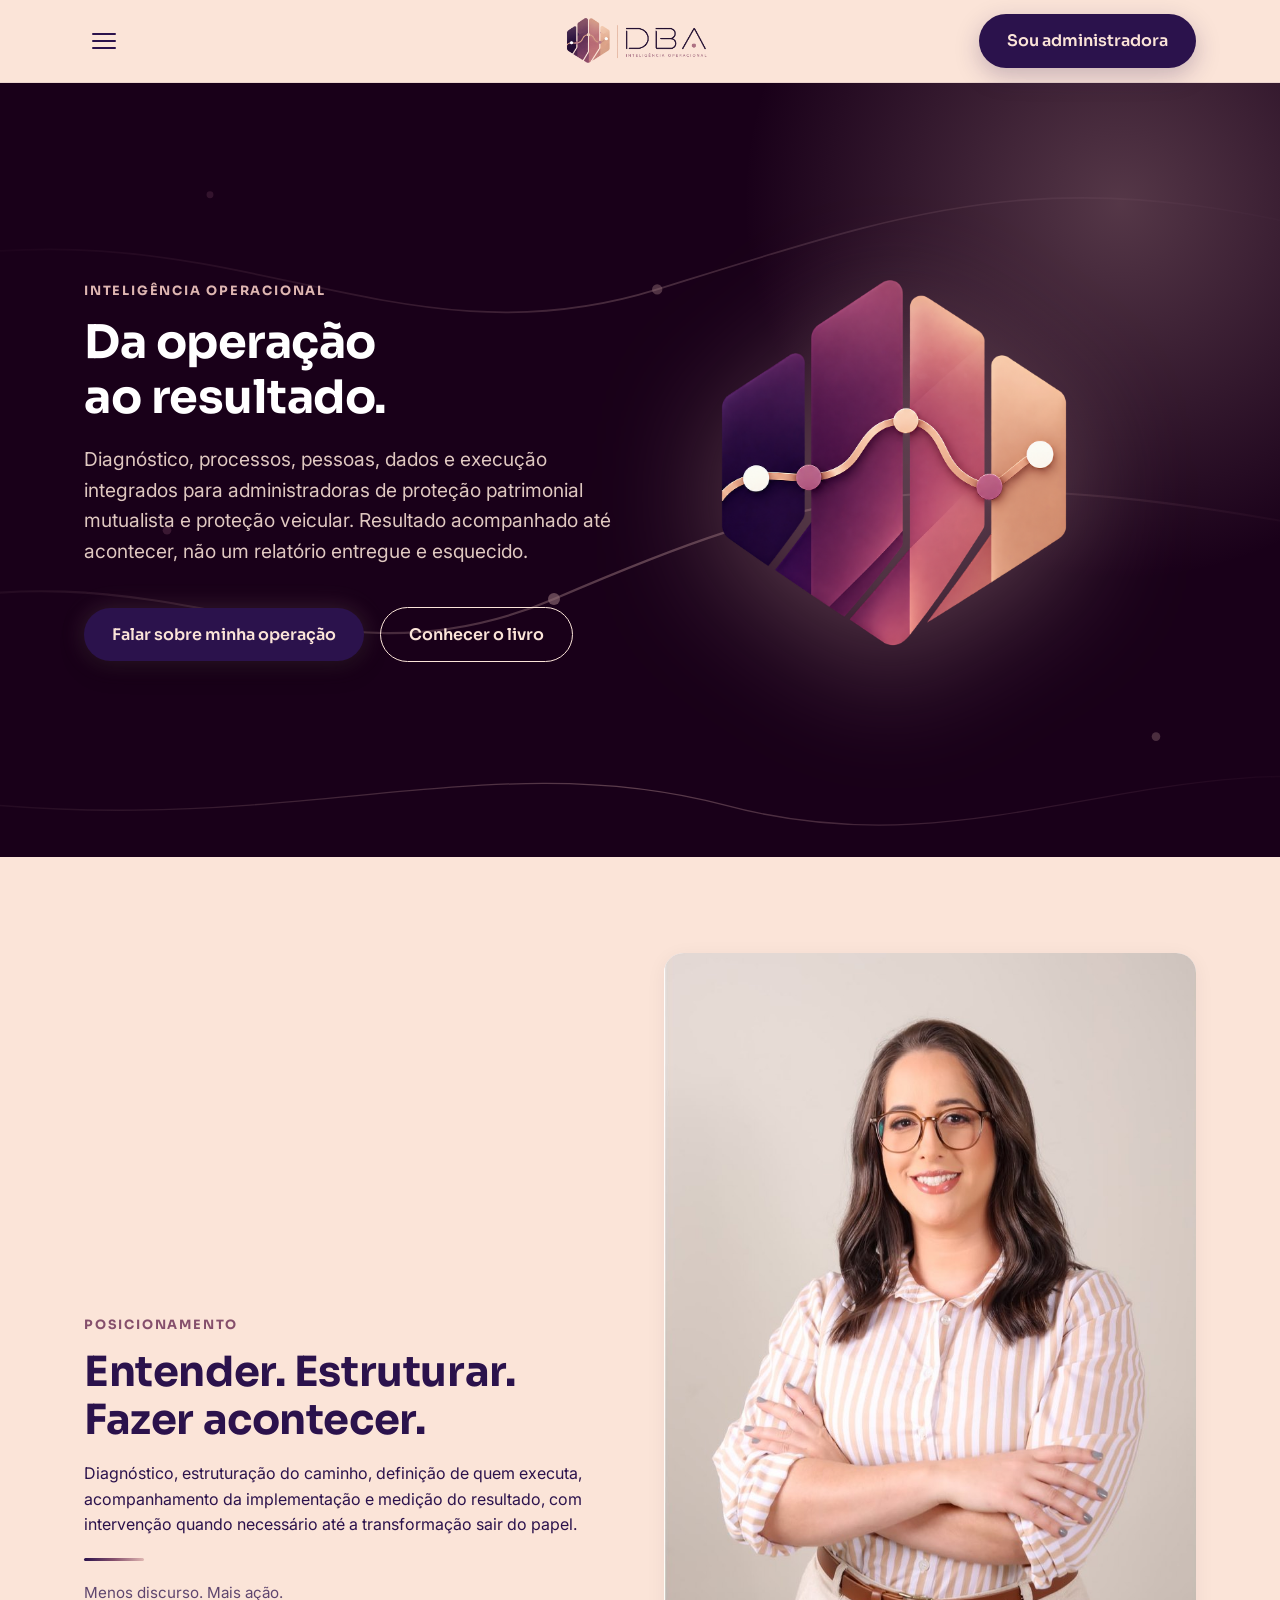
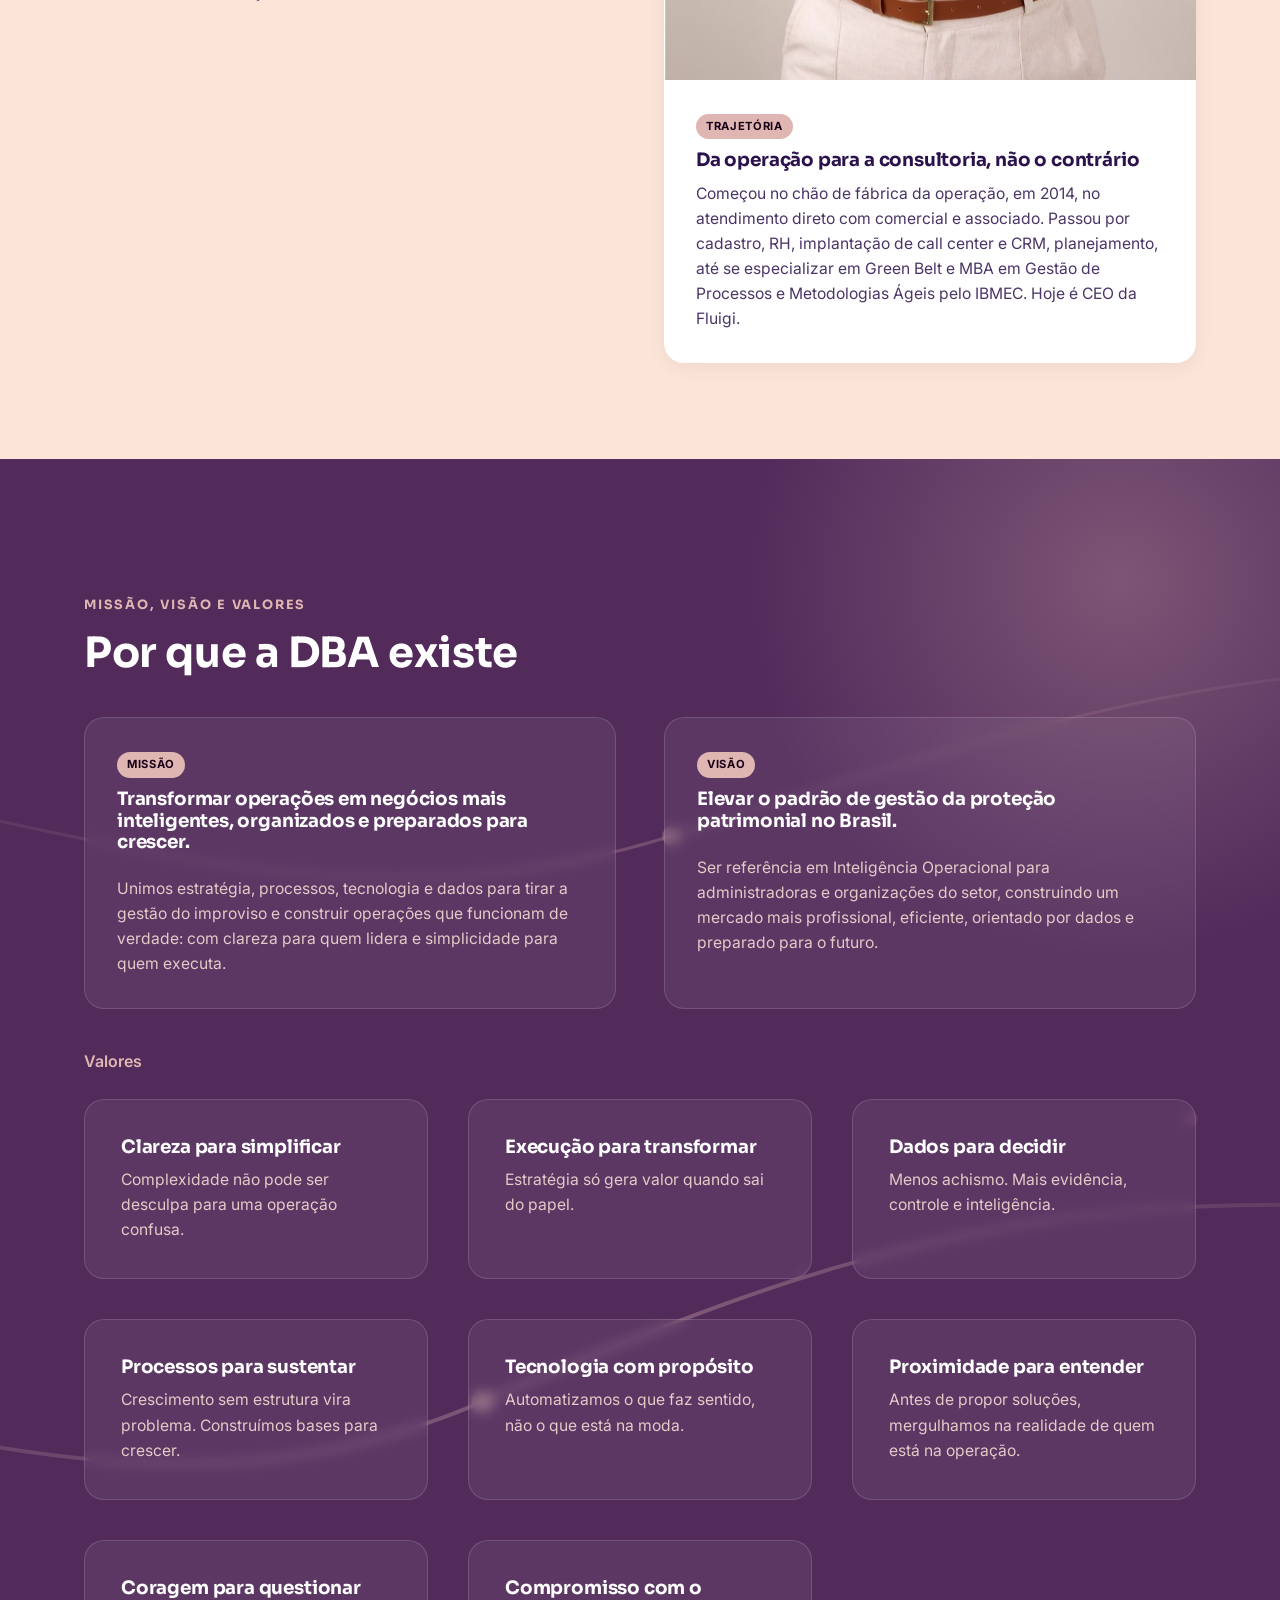
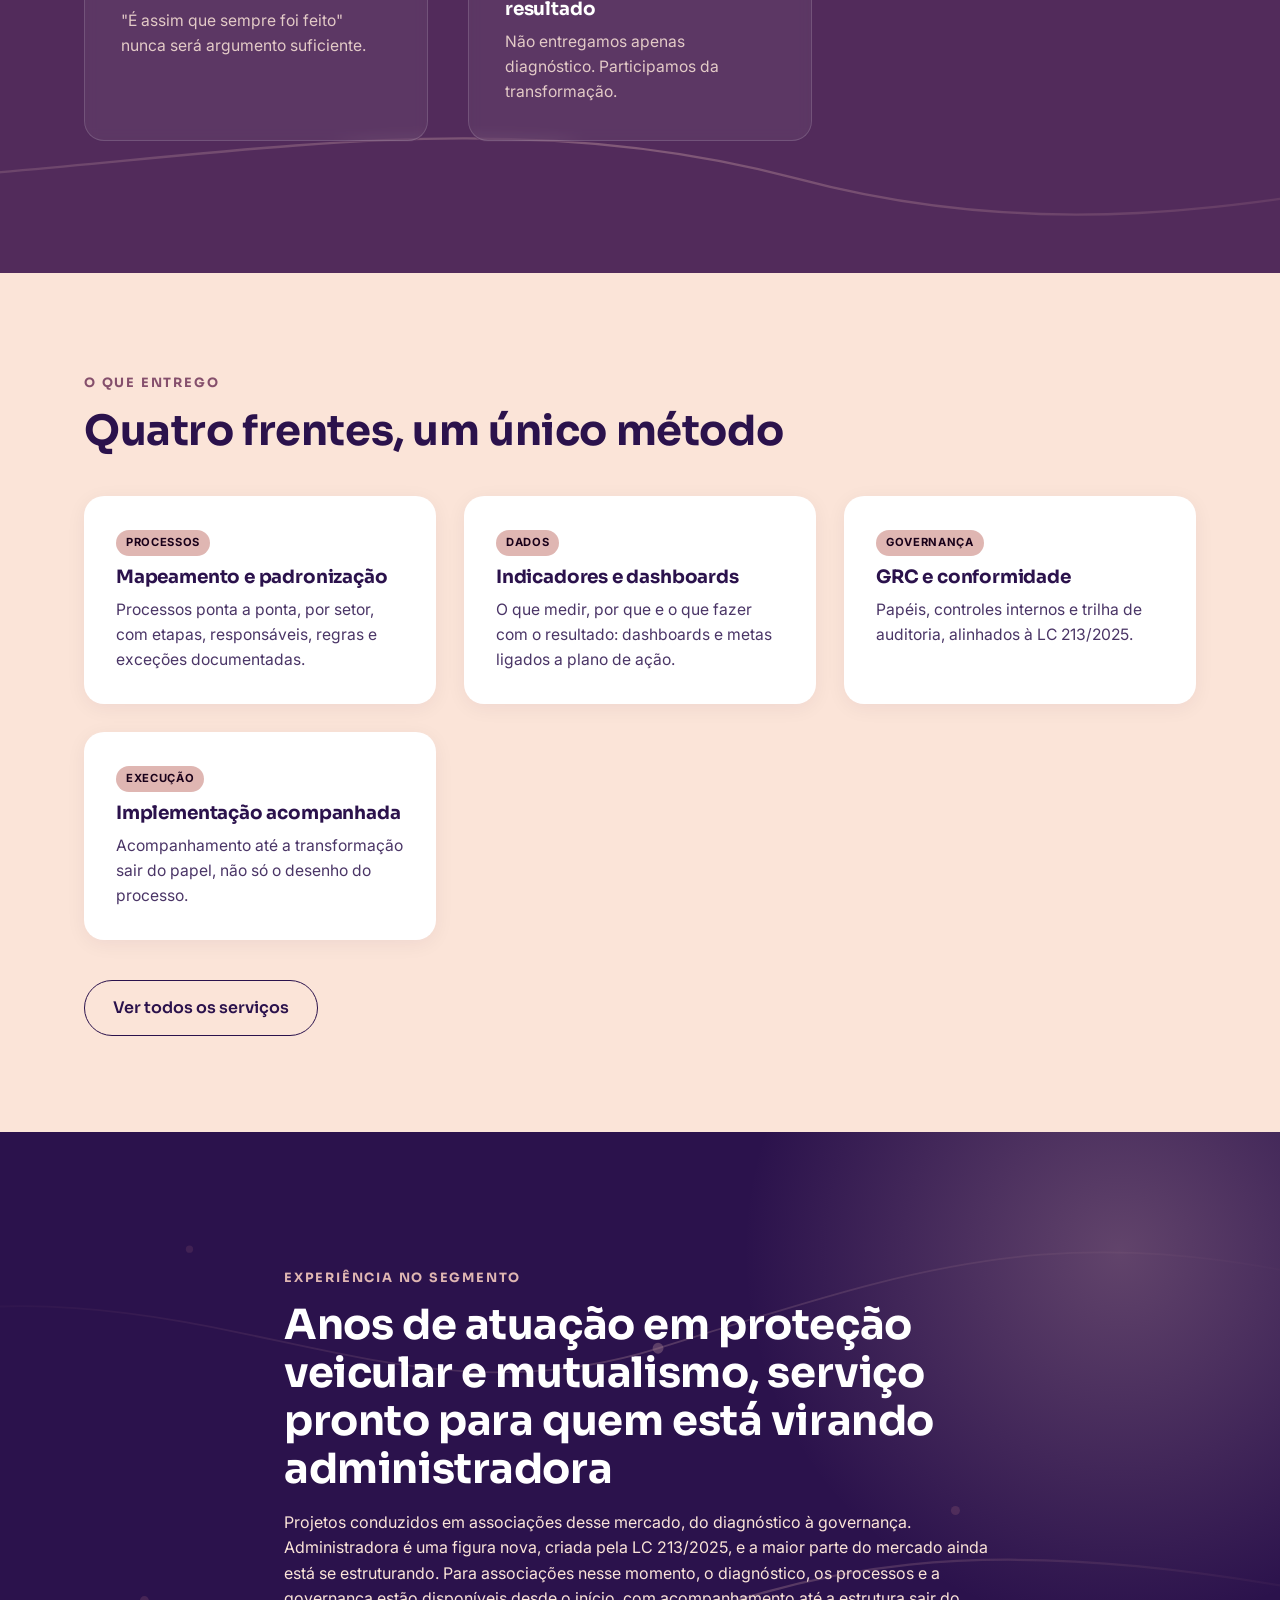
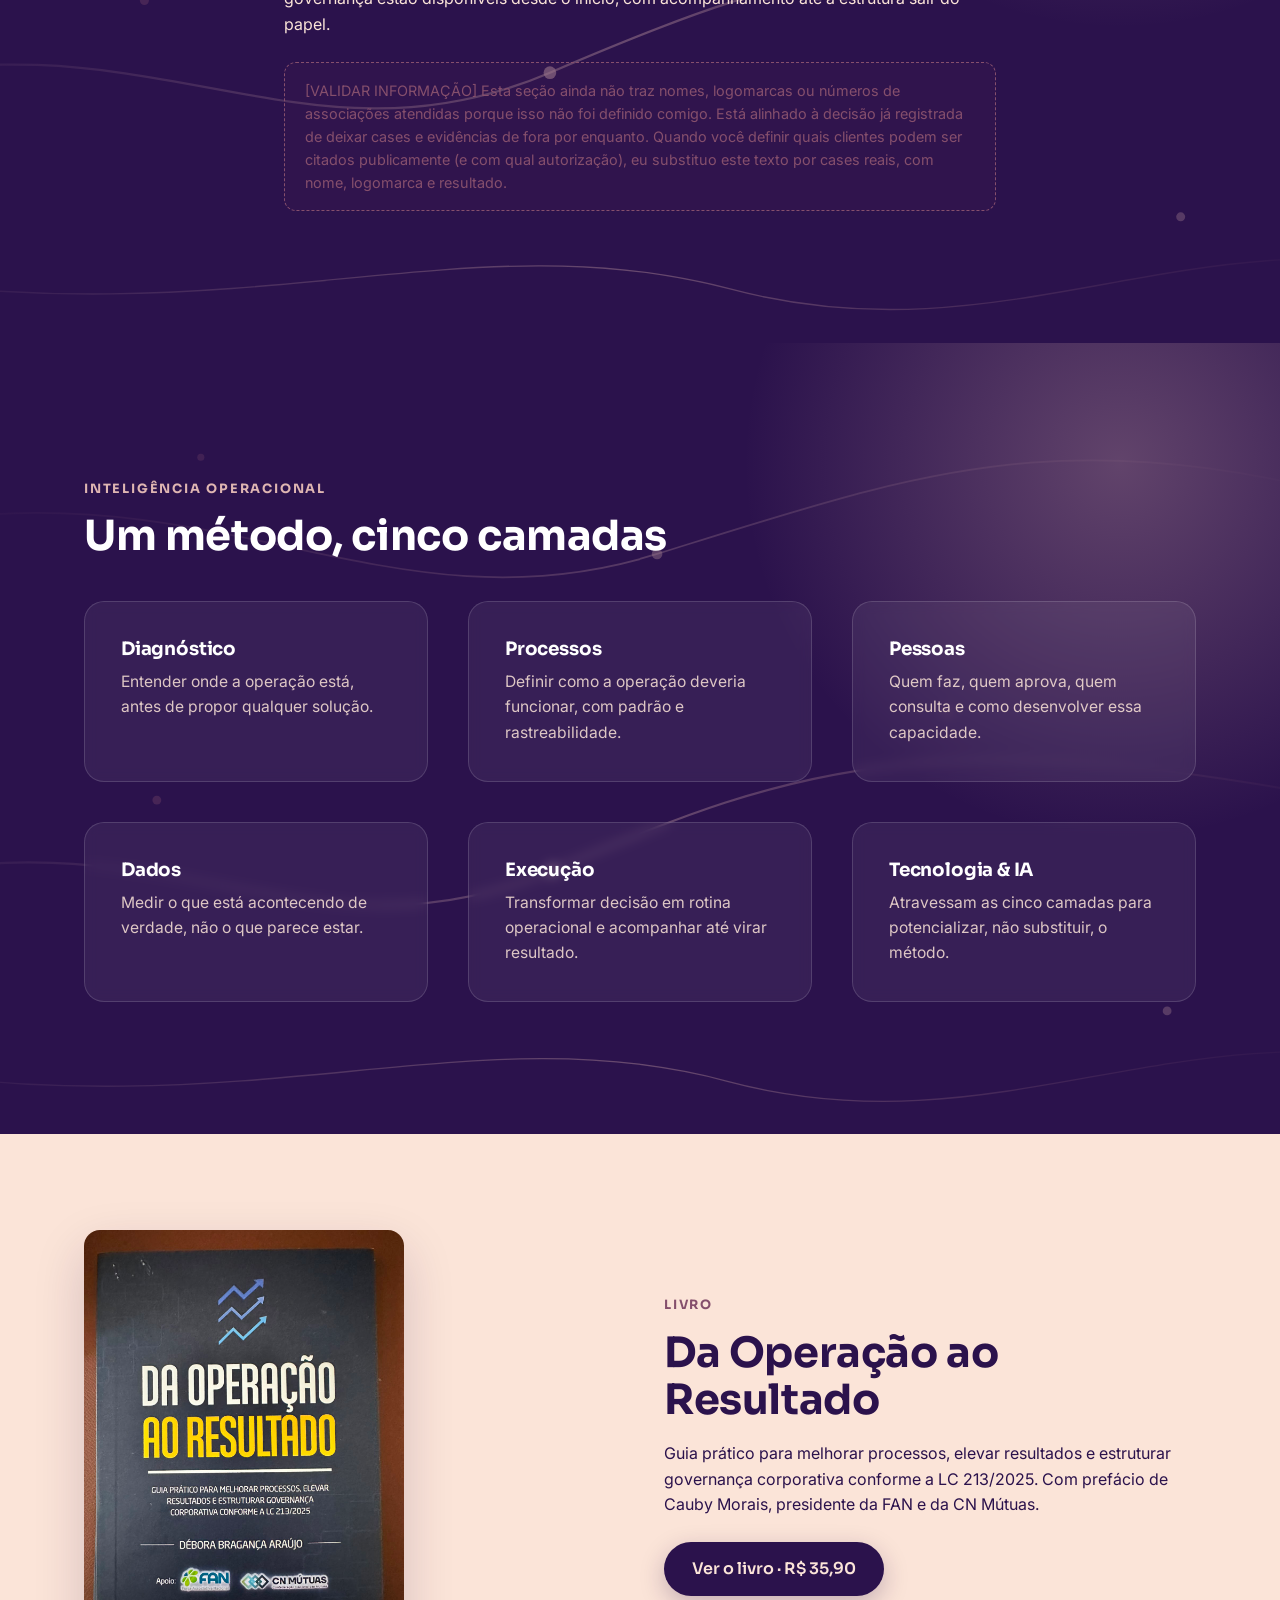
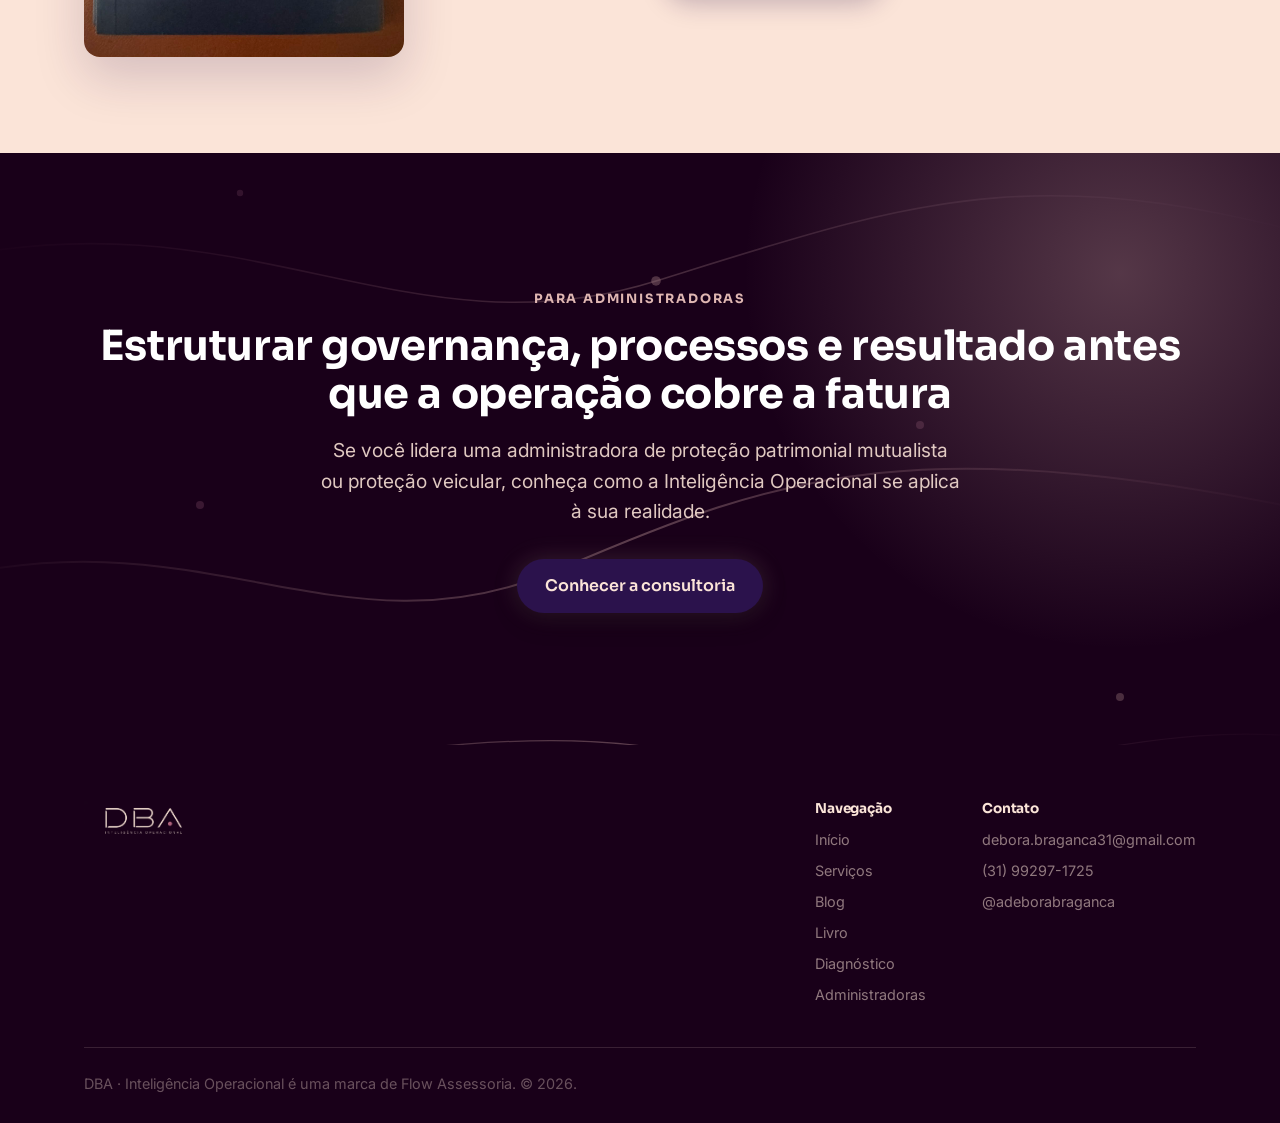
==== index.html @ e3c11626 "primeira versão do site" ====
<!DOCTYPE html>
<html lang="pt-BR">
<head>
<meta charset="UTF-8">
<meta name="viewport" content="width=device-width, initial-scale=1.0">
<title>DBA · Inteligência Operacional | Débora Bragança</title>
<meta name="description" content="Diagnóstico, processos, pessoas, dados e execução para administradoras de proteção patrimonial mutualista e proteção veicular.">
<link rel="canonical" href="https://www.dbainteligenciaoperacional.com.br/">
<link rel="icon" href="assets/img/icone.png">
<link rel="preconnect" href="https://fonts.googleapis.com">
<link href="https://fonts.googleapis.com/css2?family=Sora:wght@600;700;800&family=Inter:wght@400;500;600&display=swap" rel="stylesheet">
<link rel="stylesheet" href="assets/css/style.css">
</head>
<body>

<header class="site-header">
  <div class="container">
    <button class="nav-toggle" aria-label="Abrir menu"><span></span><span></span><span></span></button>
    <a href="index.html" class="logo"><img src="assets/img/logo-dark.png" alt="DBA Inteligência Operacional"></a>
    <a href="administradoras.html" class="btn btn-primary header-cta">Sou administradora</a>
  </div>
  <nav class="site-nav">
    <button class="nav-close" aria-label="Fechar menu">&times;</button>
    <a href="index.html">Início</a>
    <a href="servicos.html">Serviços</a>
    <a href="blog.html">Blog</a>
    <a href="livro.html">Livro</a>
    <a href="diagnostico.html">Diagnóstico</a>
    <a href="administradoras.html">Administradoras</a>
    <div class="nav-contact">
      <a href="https://wa.me/5531992971725" target="_blank" rel="noopener">WhatsApp (31) 99297-1725</a>
      <a href="mailto:debora.braganca31@gmail.com">debora.braganca31@gmail.com</a>
      <a href="https://instagram.com/adeborabraganca" target="_blank" rel="noopener">@adeborabraganca</a>
    </div>
  </nav>
</header>

<!-- HERO -->
<section class="section-dark section-hero">
  <div class="container grid-2">
    <div>
      <span class="eyebrow">Inteligência Operacional</span>
      <h1 class="hero-title">Da operação<br>ao resultado.</h1>
      <p class="lead">Diagnóstico, processos, pessoas, dados e execução integrados para administradoras de proteção patrimonial mutualista e proteção veicular. Resultado acompanhado até acontecer, não um relatório entregue e esquecido.</p>
      <div class="mt-40 badge-row">
        <a href="administradoras.html" class="btn btn-primary">Falar sobre minha operação</a>
        <a href="livro.html" class="btn btn-outline">Conhecer o livro</a>
      </div>
    </div>
    <div>
      <img class="hero-icon" src="assets/img/icone.png" alt="Ícone DBA: hexágono em gradiente com linha de tendência">
    </div>
  </div>
</section>

<!-- POSICIONAMENTO -->
<section class="section-light" id="sobre">
  <div class="container grid-2">
    <div>
      <span class="eyebrow">Posicionamento</span>
      <h2 class="section-title">Entender. Estruturar. Fazer acontecer.</h2>
      <p>Diagnóstico, estruturação do caminho, definição de quem executa, acompanhamento da implementação e medição do resultado, com intervenção quando necessário até a transformação sair do papel.</p>
      <div class="trend-divider"></div>
      <p style="opacity:0.75; font-size:0.95rem;">Menos discurso. Mais ação.</p>
    </div>
    <div class="card" style="padding:0; overflow:hidden;">
      <img src="assets/img/debora-retrato.jpg" alt="Débora Bragança, fundadora da DBA Inteligência Operacional" style="width:100%; display:block;">
      <div style="padding:32px;">
        <span class="tag-flag">Trajetória</span>
        <h3>Da operação para a consultoria, não o contrário</h3>
        <p>Começou no chão de fábrica da operação, em 2014, no atendimento direto com comercial e associado. Passou por cadastro, RH, implantação de call center e CRM, planejamento, até se especializar em Green Belt e MBA em Gestão de Processos e Metodologias Ágeis pelo IBMEC. Hoje é CEO da Fluigi.</p>
      </div>
    </div>
  </div>
</section>

<!-- MISSÃO / VISÃO / VALORES -->
<section class="section-dark">
  <div class="container">
    <span class="eyebrow">Missão, visão e valores</span>
    <h2 class="section-title">Por que a DBA existe</h2>
    <div class="grid-2 mt-40" style="align-items:stretch;">
      <div class="card">
        <span class="tag-flag">Missão</span>
        <h3>Transformar operações em negócios mais inteligentes, organizados e preparados para crescer.</h3>
        <p class="mt-24">Unimos estratégia, processos, tecnologia e dados para tirar a gestão do improviso e construir operações que funcionam de verdade: com clareza para quem lidera e simplicidade para quem executa.</p>
      </div>
      <div class="card">
        <span class="tag-flag">Visão</span>
        <h3>Elevar o padrão de gestão da proteção patrimonial no Brasil.</h3>
        <p class="mt-24">Ser referência em Inteligência Operacional para administradoras e organizações do setor, construindo um mercado mais profissional, eficiente, orientado por dados e preparado para o futuro.</p>
      </div>
    </div>

    <p class="hero-kicker mt-40" style="margin-bottom:0;">Valores</p>
    <div class="grid-3 mt-24">
      <div class="card">
        <h3>Clareza para simplificar</h3>
        <p>Complexidade não pode ser desculpa para uma operação confusa.</p>
      </div>
      <div class="card">
        <h3>Execução para transformar</h3>
        <p>Estratégia só gera valor quando sai do papel.</p>
      </div>
      <div class="card">
        <h3>Dados para decidir</h3>
        <p>Menos achismo. Mais evidência, controle e inteligência.</p>
      </div>
      <div class="card">
        <h3>Processos para sustentar</h3>
        <p>Crescimento sem estrutura vira problema. Construímos bases para crescer.</p>
      </div>
      <div class="card">
        <h3>Tecnologia com propósito</h3>
        <p>Automatizamos o que faz sentido, não o que está na moda.</p>
      </div>
      <div class="card">
        <h3>Proximidade para entender</h3>
        <p>Antes de propor soluções, mergulhamos na realidade de quem está na operação.</p>
      </div>
      <div class="card">
        <h3>Coragem para questionar</h3>
        <p>"É assim que sempre foi feito" nunca será argumento suficiente.</p>
      </div>
      <div class="card">
        <h3>Compromisso com o resultado</h3>
        <p>Não entregamos apenas diagnóstico. Participamos da transformação.</p>
      </div>
    </div>
  </div>
</section>

<!-- O QUE ENTREGO -->
<section class="section-light">
  <div class="container">
    <span class="eyebrow">O que entrego</span>
    <h2 class="section-title">Quatro frentes, um único método</h2>
    <div class="grid-3 mt-40">
      <div class="card">
        <span class="tag-flag">Processos</span>
        <h3>Mapeamento e padronização</h3>
        <p>Processos ponta a ponta, por setor, com etapas, responsáveis, regras e exceções documentadas.</p>
      </div>
      <div class="card">
        <span class="tag-flag">Dados</span>
        <h3>Indicadores e dashboards</h3>
        <p>O que medir, por que e o que fazer com o resultado: dashboards e metas ligados a plano de ação.</p>
      </div>
      <div class="card">
        <span class="tag-flag">Governança</span>
        <h3>GRC e conformidade</h3>
        <p>Papéis, controles internos e trilha de auditoria, alinhados à LC 213/2025.</p>
      </div>
      <div class="card">
        <span class="tag-flag">Execução</span>
        <h3>Implementação acompanhada</h3>
        <p>Acompanhamento até a transformação sair do papel, não só o desenho do processo.</p>
      </div>
    </div>
    <div class="mt-40">
      <a href="servicos.html" class="btn btn-outline">Ver todos os serviços</a>
    </div>
  </div>
</section>

<!-- CLIENTES JÁ ATENDIDOS -->
<section class="section-purple">
  <div class="container" style="max-width:760px;">
    <span class="eyebrow">Experiência no segmento</span>
    <h2 class="section-title">Anos de atuação em proteção veicular e mutualismo, serviço pronto para quem está virando administradora</h2>
    <p>Projetos conduzidos em associações desse mercado, do diagnóstico à governança. Administradora é uma figura nova, criada pela LC 213/2025, e a maior parte do mercado ainda está se estruturando. Para associações nesse momento, o diagnóstico, os processos e a governança estão disponíveis desde o início, com acompanhamento até a estrutura sair do papel.</p>
    <div class="validar mt-24">[VALIDAR INFORMAÇÃO] Esta seção ainda não traz nomes, logomarcas ou números de associações atendidas porque isso não foi definido comigo. Está alinhado à decisão já registrada de deixar cases e evidências de fora por enquanto. Quando você definir quais clientes podem ser citados publicamente (e com qual autorização), eu substituo este texto por cases reais, com nome, logomarca e resultado.</div>
  </div>
</section>

<!-- PILARES -->
<section class="section-purple">
  <div class="container">
    <span class="eyebrow">Inteligência Operacional</span>
    <h2 class="section-title">Um método, cinco camadas</h2>
    <div class="grid-3 mt-40">
      <div class="card"><h3>Diagnóstico</h3><p>Entender onde a operação está, antes de propor qualquer solução.</p></div>
      <div class="card"><h3>Processos</h3><p>Definir como a operação deveria funcionar, com padrão e rastreabilidade.</p></div>
      <div class="card"><h3>Pessoas</h3><p>Quem faz, quem aprova, quem consulta e como desenvolver essa capacidade.</p></div>
      <div class="card"><h3>Dados</h3><p>Medir o que está acontecendo de verdade, não o que parece estar.</p></div>
      <div class="card"><h3>Execução</h3><p>Transformar decisão em rotina operacional e acompanhar até virar resultado.</p></div>
      <div class="card"><h3>Tecnologia &amp; IA</h3><p>Atravessam as cinco camadas para potencializar, não substituir, o método.</p></div>
    </div>
  </div>
</section>

<!-- LIVRO TEASER -->
<section class="section-light">
  <div class="container grid-2">
    <div>
      <img src="assets/img/capa-livro.jpg" alt="Capa do livro Da Operação ao Resultado" style="border-radius:16px; box-shadow:0 20px 50px rgba(43,18,76,0.18); max-width:320px;">
    </div>
    <div>
      <span class="eyebrow">Livro</span>
      <h2 class="section-title">Da Operação ao Resultado</h2>
      <p>Guia prático para melhorar processos, elevar resultados e estruturar governança corporativa conforme a LC 213/2025. Com prefácio de Cauby Morais, presidente da FAN e da CN Mútuas.</p>
      <div class="mt-24">
        <a href="livro.html" class="btn btn-primary">Ver o livro · R$ 35,90</a>
      </div>
    </div>
  </div>
</section>

<!-- CTA ADMINISTRADORAS -->
<section class="section-dark section-impact">
  <div class="container text-center">
    <span class="eyebrow">Para administradoras</span>
    <h2 class="section-title">Estruturar governança, processos e resultado antes que a operação cobre a fatura</h2>
    <p class="lead" style="margin:0 auto 32px;">Se você lidera uma administradora de proteção patrimonial mutualista ou proteção veicular, conheça como a Inteligência Operacional se aplica à sua realidade.</p>
    <a href="administradoras.html" class="btn btn-primary">Conhecer a consultoria</a>
  </div>
</section>

<footer class="site-footer">
  <div class="container">
    <div class="footer-top">
      <div class="logo"><img src="assets/img/logo-light.png" alt="DBA Inteligência Operacional"></div>
      <div class="footer-cols">
        <div class="footer-col">
          <h4>Navegação</h4>
          <a href="index.html">Início</a>
          <a href="servicos.html">Serviços</a>
          <a href="blog.html">Blog</a>
          <a href="livro.html">Livro</a>
          <a href="diagnostico.html">Diagnóstico</a>
          <a href="administradoras.html">Administradoras</a>
        </div>
        <div class="footer-col">
          <h4>Contato</h4>
          <a href="mailto:debora.braganca31@gmail.com">debora.braganca31@gmail.com</a>
          <a href="https://wa.me/5531992971725" target="_blank" rel="noopener">(31) 99297-1725</a>
          <a href="https://instagram.com/adeborabraganca" target="_blank" rel="noopener">@adeborabraganca</a>
        </div>
      </div>
    </div>
    <p style="opacity:0.5;">DBA · Inteligência Operacional é uma marca de Flow Assessoria. © 2026.</p>
  </div>
</footer>

<script src="assets/js/nav.js"></script>
</body>
</html>
---- assets/css/style.css ----
/* ===== DBA — Inteligência Operacional ===== */
/* Paleta oficial: berinjela #190019, roxo profundo #2B124C, roxo intermediário #522B5B,
   malva #854F6C, rosé claro #DFB6B2, creme #FBE4D8 */

:root {
  --berinjela: #190019;
  --roxo-profundo: #2B124C;
  --roxo-intermediario: #522B5B;
  --malva: #854F6C;
  --rose: #DFB6B2;
  --creme: #FBE4D8;
  --branco: #FFFFFF;

  --font-display: 'Sora', sans-serif;
  --font-body: 'Inter', sans-serif;

  --max-width: 1160px;
}

* { box-sizing: border-box; margin: 0; padding: 0; }

html { scroll-behavior: smooth; }

body {
  font-family: var(--font-body);
  color: var(--roxo-profundo);
  background: var(--creme);
  line-height: 1.6;
  -webkit-font-smoothing: antialiased;
}

h1, h2, h3, h4 {
  font-family: var(--font-display);
  line-height: 1.15;
  font-weight: 700;
  letter-spacing: -0.01em;
}

a { color: inherit; text-decoration: none; }

img { max-width: 100%; display: block; }

.container {
  max-width: var(--max-width);
  margin: 0 auto;
  padding: 0 24px;
}

/* ===== Header ===== */
.site-header {
  position: sticky;
  top: 0;
  z-index: 100;
  background: rgba(251, 228, 216, 0.92);
  backdrop-filter: blur(8px);
  border-bottom: 1px solid rgba(43, 18, 76, 0.08);
}

.site-header .container {
  display: grid;
  grid-template-columns: 1fr auto 1fr;
  align-items: center;
  padding-top: 14px;
  padding-bottom: 14px;
}

.site-header .logo { justify-self: center; }
.site-header .logo img { height: 52px; width: auto; }

.header-cta { justify-self: end; padding: 12px 22px; font-size: 0.9rem; white-space: nowrap; }

/* ===== Menu lateral (drawer) ===== */
.nav-toggle {
  display: flex;
  justify-self: start;
  background: none;
  border: none;
  cursor: pointer;
  padding: 8px;
  flex-direction: column;
  gap: 5px;
  z-index: 260;
}

.nav-toggle span {
  display: block;
  width: 24px;
  height: 2px;
  background: var(--roxo-profundo);
  border-radius: 2px;
  transition: transform 0.2s ease, opacity 0.2s ease;
}

.nav-toggle.is-active span:nth-child(1) { transform: translateY(7px) rotate(45deg); }
.nav-toggle.is-active span:nth-child(2) { opacity: 0; }
.nav-toggle.is-active span:nth-child(3) { transform: translateY(-7px) rotate(-45deg); }

.site-drawer-overlay {
  position: fixed;
  inset: 0;
  background: rgba(25, 0, 25, 0.55);
  backdrop-filter: blur(2px);
  z-index: 250;
  opacity: 0;
  pointer-events: none;
  transition: opacity 0.3s ease;
}

.site-drawer-overlay.is-visible { opacity: 1; pointer-events: auto; }

.site-nav {
  position: fixed;
  top: 0;
  left: 0;
  height: 100vh;
  width: min(320px, 85vw);
  background: linear-gradient(180deg, var(--roxo-profundo), var(--berinjela));
  padding: 90px 32px 32px;
  display: flex;
  flex-direction: column;
  gap: 2px;
  transform: translateX(-100%);
  transition: transform 0.3s ease;
  z-index: 300;
  overflow-y: auto;
}

.site-nav.is-open { transform: translateX(0); }

.site-nav a {
  font-size: 1.05rem;
  font-weight: 600;
  color: var(--creme);
  opacity: 0.85;
  padding: 14px 2px;
  border-bottom: 1px solid rgba(255,255,255,0.08);
  transition: opacity 0.2s;
}

.site-nav a:hover { opacity: 1; }

.nav-close {
  position: absolute;
  top: 26px;
  right: 26px;
  background: none;
  border: none;
  color: var(--creme);
  font-size: 1.9rem;
  line-height: 1;
  cursor: pointer;
  opacity: 0.75;
}

.nav-close:hover { opacity: 1; }

.nav-contact {
  margin-top: 20px;
  display: flex;
  flex-direction: column;
  gap: 10px;
}

.nav-contact a {
  border-bottom: none;
  font-size: 0.88rem;
  font-weight: 500;
  opacity: 0.65;
  padding: 0;
}

/* ===== Buttons ===== */
.btn {
  display: inline-flex;
  align-items: center;
  gap: 8px;
  padding: 14px 28px;
  border-radius: 999px;
  font-family: var(--font-display);
  font-weight: 600;
  font-size: 1rem;
  border: none;
  cursor: pointer;
  transition: transform 0.15s ease, box-shadow 0.15s ease;
}

.btn:hover { transform: translateY(-2px); }

.btn-primary {
  background: var(--roxo-profundo);
  color: var(--creme);
  box-shadow: 0 8px 24px rgba(43, 18, 76, 0.25), 0 0 0 rgba(223, 182, 178, 0);
}

.btn-primary:hover {
  box-shadow: 0 12px 32px rgba(43, 18, 76, 0.35), 0 0 28px rgba(223, 182, 178, 0.35);
}

.section-dark .btn-primary, .section-purple .btn-primary {
  box-shadow: 0 8px 24px rgba(0, 0, 0, 0.3), 0 0 24px rgba(223, 182, 178, 0.18);
}

.btn-light {
  background: var(--creme);
  color: var(--roxo-profundo);
}

.btn-outline {
  background: transparent;
  border: 1.5px solid currentColor;
  color: inherit;
}

/* ===== Sections ===== */
section { padding: 96px 0; position: relative; }

/* Seções escuras/roxas ganham mais respiro que o padrão, pra dar leveza
   (feedback dela, 2026-08-16: "falta leveza" no escuro) */
.section-dark,
.section-purple { padding: 132px 0; }

.section-dark,
.section-purple {
  position: relative;
  overflow: hidden;
  /* Berinjela (quase preto) fica reservado pra hero e momentos de impacto
     (.section-impact), o resto do conteúdo escuro usa roxo intermediário,
     mais colorido e menos "pesado" visualmente. */
  background: var(--roxo-intermediario);
  color: var(--creme);
}

.section-dark.section-hero,
.section-dark.section-impact { background: var(--berinjela); }

.section-purple { background: var(--roxo-profundo); }

/* Linhas de fluxo + brilho de fundo — elemento gráfico recorrente da identidade DBA */
.section-dark::before,
.section-purple::before {
  content: "";
  position: absolute;
  inset: 0;
  background-image: url("../img/flow-lines.svg");
  background-size: cover;
  background-position: center;
  opacity: 0.62;
  pointer-events: none;
  z-index: 0;
}

.section-dark::after,
.section-purple::after {
  content: "";
  position: absolute;
  width: 760px;
  height: 760px;
  border-radius: 50%;
  top: -260px;
  right: -220px;
  background: radial-gradient(circle, rgba(223, 182, 178, 0.30) 0%, rgba(223, 182, 178, 0) 70%);
  pointer-events: none;
  z-index: 0;
}

.section-dark .grid-3,
.section-purple .grid-3 { gap: 40px; }

.section-dark .grid-3 .card,
.section-purple .grid-3 .card { padding: 36px; }

.section-dark > .container,
.section-purple > .container {
  position: relative;
  z-index: 1;
}

.section-dark h1, .section-dark h2, .section-dark h3 { color: var(--branco); }
.section-purple h1, .section-purple h2, .section-purple h3 { color: var(--branco); }

.section-light { background: var(--creme); }

.section-white { background: var(--branco); }

/* Hero de abertura — ocupa mais altura de tela, sensação "tela toda" */
.section-hero {
  min-height: 86vh;
  display: flex;
  align-items: center;
}

.eyebrow {
  font-family: var(--font-display);
  font-size: 0.8rem;
  font-weight: 700;
  letter-spacing: 0.14em;
  text-transform: uppercase;
  color: var(--malva);
  margin-bottom: 14px;
  display: inline-block;
}

.section-dark .eyebrow, .section-purple .eyebrow { color: var(--rose); }

/* Kicker: pra frase de audiência/contexto mais longa acima do H1, onde o
   caixa-alta + letter-spacing do .eyebrow fica ilegível */
.hero-kicker {
  font-family: var(--font-body);
  font-size: 1rem;
  font-weight: 600;
  color: var(--malva);
  margin-bottom: 16px;
  max-width: 640px;
  display: block;
}

.section-dark .hero-kicker, .section-purple .hero-kicker { color: var(--rose); }

h1.hero-title { font-size: clamp(1.9rem, 3.6vw, 3.1rem); line-height: 1.18; margin-bottom: 20px; }

h2.section-title { font-size: clamp(1.8rem, 3.4vw, 2.6rem); margin-bottom: 16px; }

.lead { font-size: 1.2rem; opacity: 0.88; max-width: 640px; }

/* Hero sem imagem ao lado (título sozinho, sem grid-2): largura maior,
   texto alinhado à esquerda, não centralizado, pra título mais longo não
   virar bloco de texto ilegível no meio da tela. */
.hero-solo { max-width: 900px; margin: 0 auto; }

/* ===== Grid / Cards ===== */
.grid-2 { display: grid; grid-template-columns: 1fr 1fr; gap: 48px; align-items: center; }
.grid-3 { display: grid; grid-template-columns: repeat(3, 1fr); gap: 28px; }

.card {
  background: var(--branco);
  border-radius: 20px;
  padding: 32px;
  box-shadow: 0 4px 20px rgba(43, 18, 76, 0.06);
  transition: transform 0.2s ease, box-shadow 0.2s ease;
}

.card:hover {
  transform: translateY(-4px);
  box-shadow: 0 16px 40px rgba(43, 18, 76, 0.14);
}

.section-dark .card, .section-purple .card {
  background: rgba(255,255,255,0.06);
  border: 1px solid rgba(255,255,255,0.14);
  box-shadow: none;
  backdrop-filter: blur(6px);
}

.section-dark .card:hover, .section-purple .card:hover {
  border-color: rgba(223, 182, 178, 0.4);
  box-shadow: 0 16px 44px rgba(223, 182, 178, 0.12);
}

.card h3 { font-size: 1.15rem; margin-bottom: 10px; }
.card p { opacity: 0.85; font-size: 0.98rem; }

.tag-flag {
  display: inline-block;
  font-size: 0.7rem;
  font-weight: 700;
  letter-spacing: 0.06em;
  text-transform: uppercase;
  padding: 4px 10px;
  border-radius: 999px;
  background: var(--rose);
  color: var(--berinjela);
  margin-bottom: 10px;
}

/* ===== Service checklist (pillars) ===== */
.service-list {
  list-style: none;
  margin: 16px 0 0;
  padding: 0;
  display: flex;
  flex-direction: column;
  gap: 13px;
}

.service-list li {
  position: relative;
  padding-left: 24px;
  font-size: 0.95rem;
  line-height: 1.5;
  opacity: 0.9;
}

.service-list li::before {
  content: "";
  position: absolute;
  left: 0;
  top: 7px;
  width: 8px;
  height: 8px;
  border-radius: 50%;
  background: var(--malva);
}

.section-dark .service-list li::before, .section-purple .service-list li::before {
  background: var(--rose);
}

.pillar-sub {
  opacity: 0.65;
  font-size: 0.85rem;
  margin: -8px 0 4px;
}

/* ===== Hero with icon ===== */
.hero-icon {
  width: 100%;
  max-width: 460px;
  filter: drop-shadow(0 30px 60px rgba(223, 182, 178, 0.35));
  animation: float-icon 6s ease-in-out infinite;
}

@keyframes float-icon {
  0%, 100% { transform: translateY(0); }
  50% { transform: translateY(-14px); }
}

@media (prefers-reduced-motion: reduce) {
  .hero-icon { animation: none; }
}

/* ===== Divider dot line (identidade) ===== */
.trend-divider {
  width: 60px;
  height: 3px;
  background: linear-gradient(90deg, var(--roxo-profundo), var(--malva), var(--rose));
  border-radius: 2px;
  margin: 20px 0;
}

/* ===== Footer ===== */
.site-footer {
  background: var(--berinjela);
  color: rgba(251, 228, 216, 0.7);
  padding: 56px 0 28px;
  font-size: 0.9rem;
}

.site-footer .footer-top {
  display: flex;
  justify-content: space-between;
  flex-wrap: wrap;
  gap: 32px;
  padding-bottom: 32px;
  border-bottom: 1px solid rgba(251, 228, 216, 0.14);
  margin-bottom: 24px;
}

.site-footer .logo img { height: 40px; margin-bottom: 12px; }
.site-footer a:hover { color: var(--creme); }
.footer-cols { display: flex; gap: 56px; flex-wrap: wrap; }
.footer-col h4 { color: var(--creme); font-size: 0.85rem; margin-bottom: 12px; }
.footer-col a { display: block; opacity: 0.75; margin-bottom: 8px; }

/* ===== Utility ===== */
.text-center { text-align: center; }
.mt-24 { margin-top: 24px; }
.mt-40 { margin-top: 40px; }
.badge-row { display: flex; gap: 16px; flex-wrap: wrap; align-items: center; }

blockquote {
  font-family: var(--font-display);
  font-size: 1.3rem;
  line-height: 1.4;
  font-weight: 600;
  padding-left: 24px;
  border-left: 3px solid var(--rose);
}

blockquote cite {
  display: block;
  font-family: var(--font-body);
  font-style: normal;
  font-weight: 500;
  font-size: 0.9rem;
  opacity: 0.75;
  margin-top: 14px;
}

.validar {
  border: 1.5px dashed var(--malva);
  background: rgba(133, 79, 108, 0.06);
  padding: 16px 20px;
  border-radius: 12px;
  font-size: 0.9rem;
  color: var(--malva);
}

/* ===== Blog: chips e cards ===== */
.chip-row {
  display: flex;
  flex-wrap: wrap;
  gap: 10px;
}

.chip {
  font-family: var(--font-body);
  font-size: 0.88rem;
  font-weight: 600;
  padding: 9px 18px;
  border-radius: 999px;
  border: 1.5px solid rgba(43, 18, 76, 0.18);
  background: transparent;
  color: var(--roxo-profundo);
  cursor: pointer;
  transition: all 0.15s ease;
}

.chip:hover { border-color: var(--malva); }

.chip.is-active {
  background: var(--roxo-profundo);
  border-color: var(--roxo-profundo);
  color: var(--creme);
}

.blog-grid {
  display: grid;
  grid-template-columns: repeat(3, 1fr);
  gap: 28px;
}

.post-card {
  display: flex;
  flex-direction: column;
  background: var(--branco);
  border-radius: 20px;
  overflow: hidden;
  box-shadow: 0 4px 20px rgba(43, 18, 76, 0.06);
  transition: transform 0.2s ease, box-shadow 0.2s ease;
}

.post-card:hover {
  transform: translateY(-4px);
  box-shadow: 0 16px 40px rgba(43, 18, 76, 0.14);
}

.post-cover {
  height: 150px;
  position: relative;
  overflow: hidden;
  background: linear-gradient(135deg, var(--roxo-profundo), var(--berinjela));
  flex-shrink: 0;
}

.post-cover::before {
  content: "";
  position: absolute;
  inset: 0;
  background-image: url("../img/flow-lines.svg");
  background-size: 320px;
  background-repeat: repeat;
  opacity: 0.35;
}

.post-cover::after {
  content: "";
  position: absolute;
  top: -40px;
  right: -40px;
  width: 160px;
  height: 160px;
  border-radius: 50%;
  background: radial-gradient(circle, rgba(223, 182, 178, 0.4), transparent 70%);
}

.post-body { padding: 24px; display: flex; flex-direction: column; flex-grow: 1; }
.post-card .tag-flag { margin-right: 6px; }
.post-card h3 { margin-top: 4px; }
.post-card .post-desc { margin-top: 10px; flex-grow: 1; }
.post-card .post-suggested {
  margin-top: 16px;
  font-size: 0.78rem;
  font-weight: 600;
  color: var(--malva);
  opacity: 0.85;
}

.post-card.is-hidden { display: none; }

/* ===== Responsive ===== */
@media (max-width: 860px) {
  .grid-2 { grid-template-columns: 1fr; }
  .grid-3 { grid-template-columns: 1fr; }
  .blog-grid { grid-template-columns: 1fr; }

  .header-cta { padding: 10px 16px; font-size: 0.8rem; }

  section { padding: 64px 0; }
  .footer-top { flex-direction: column; }
}
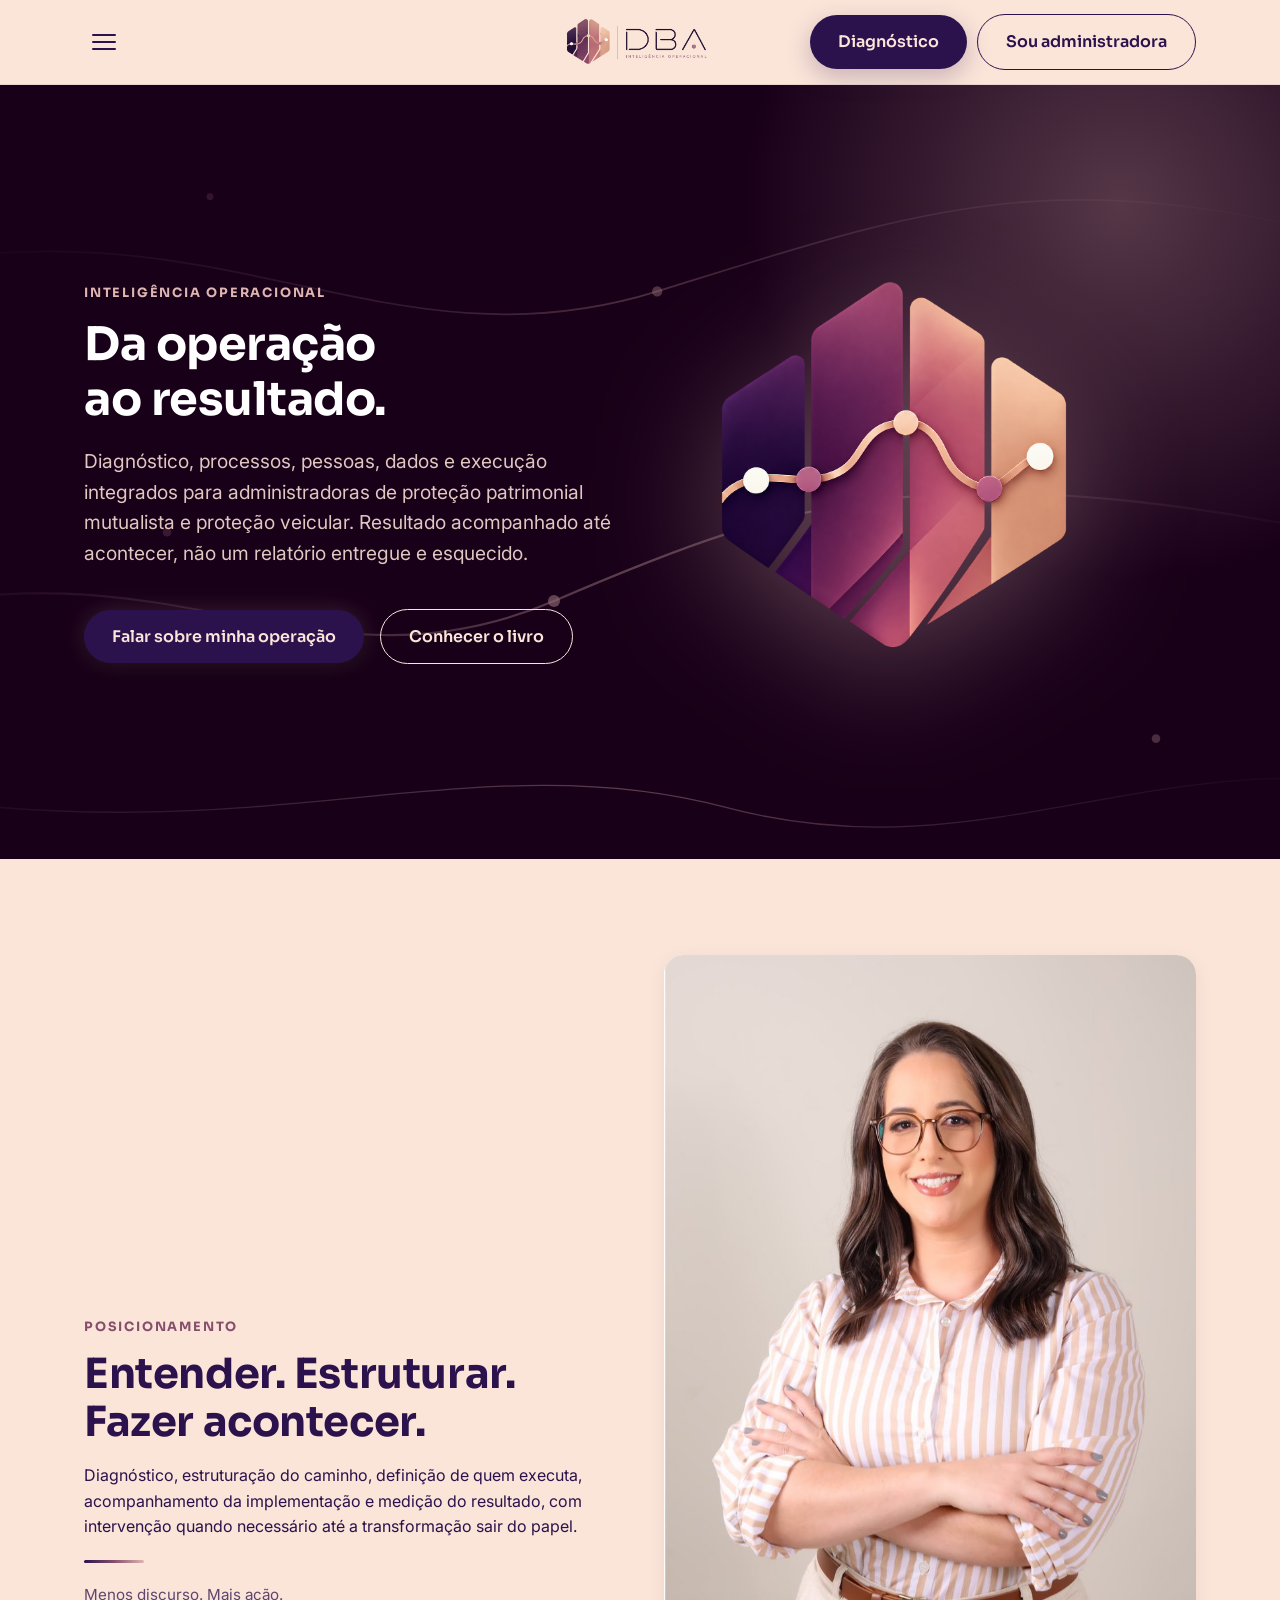
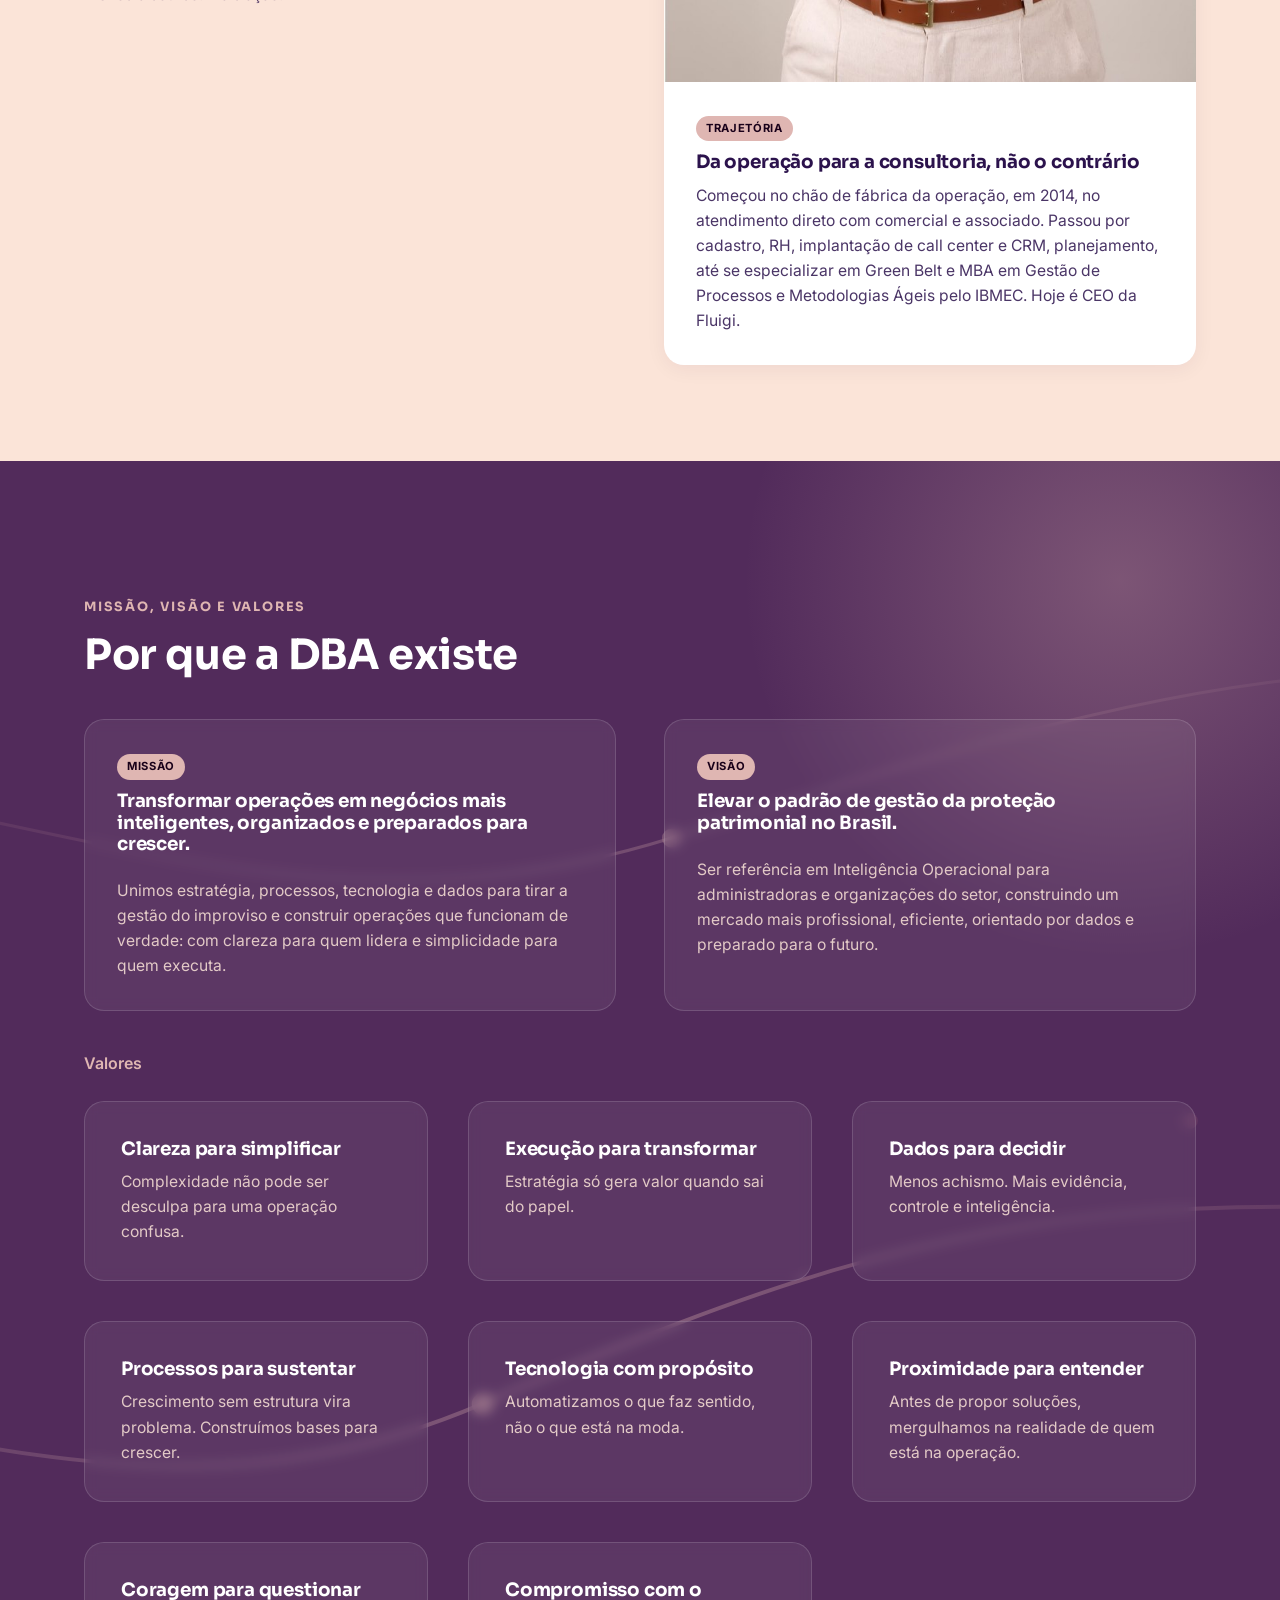
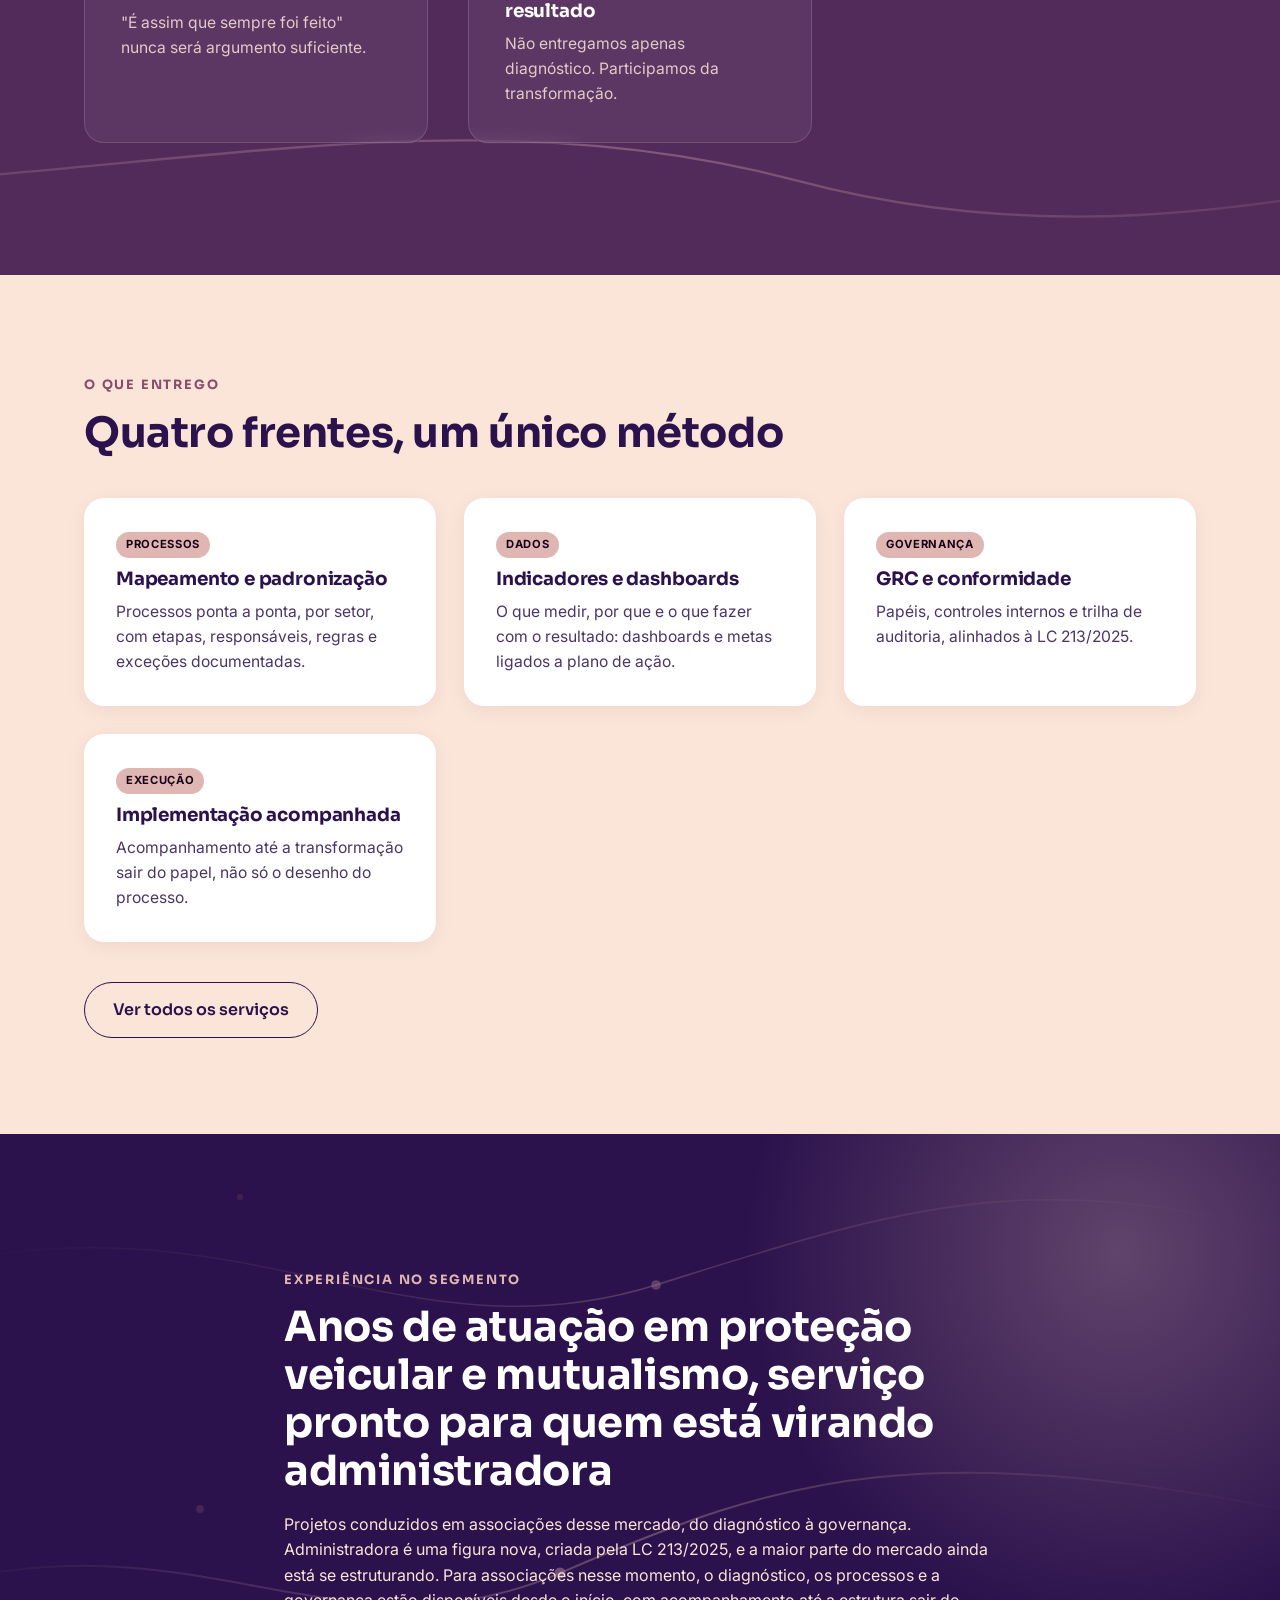
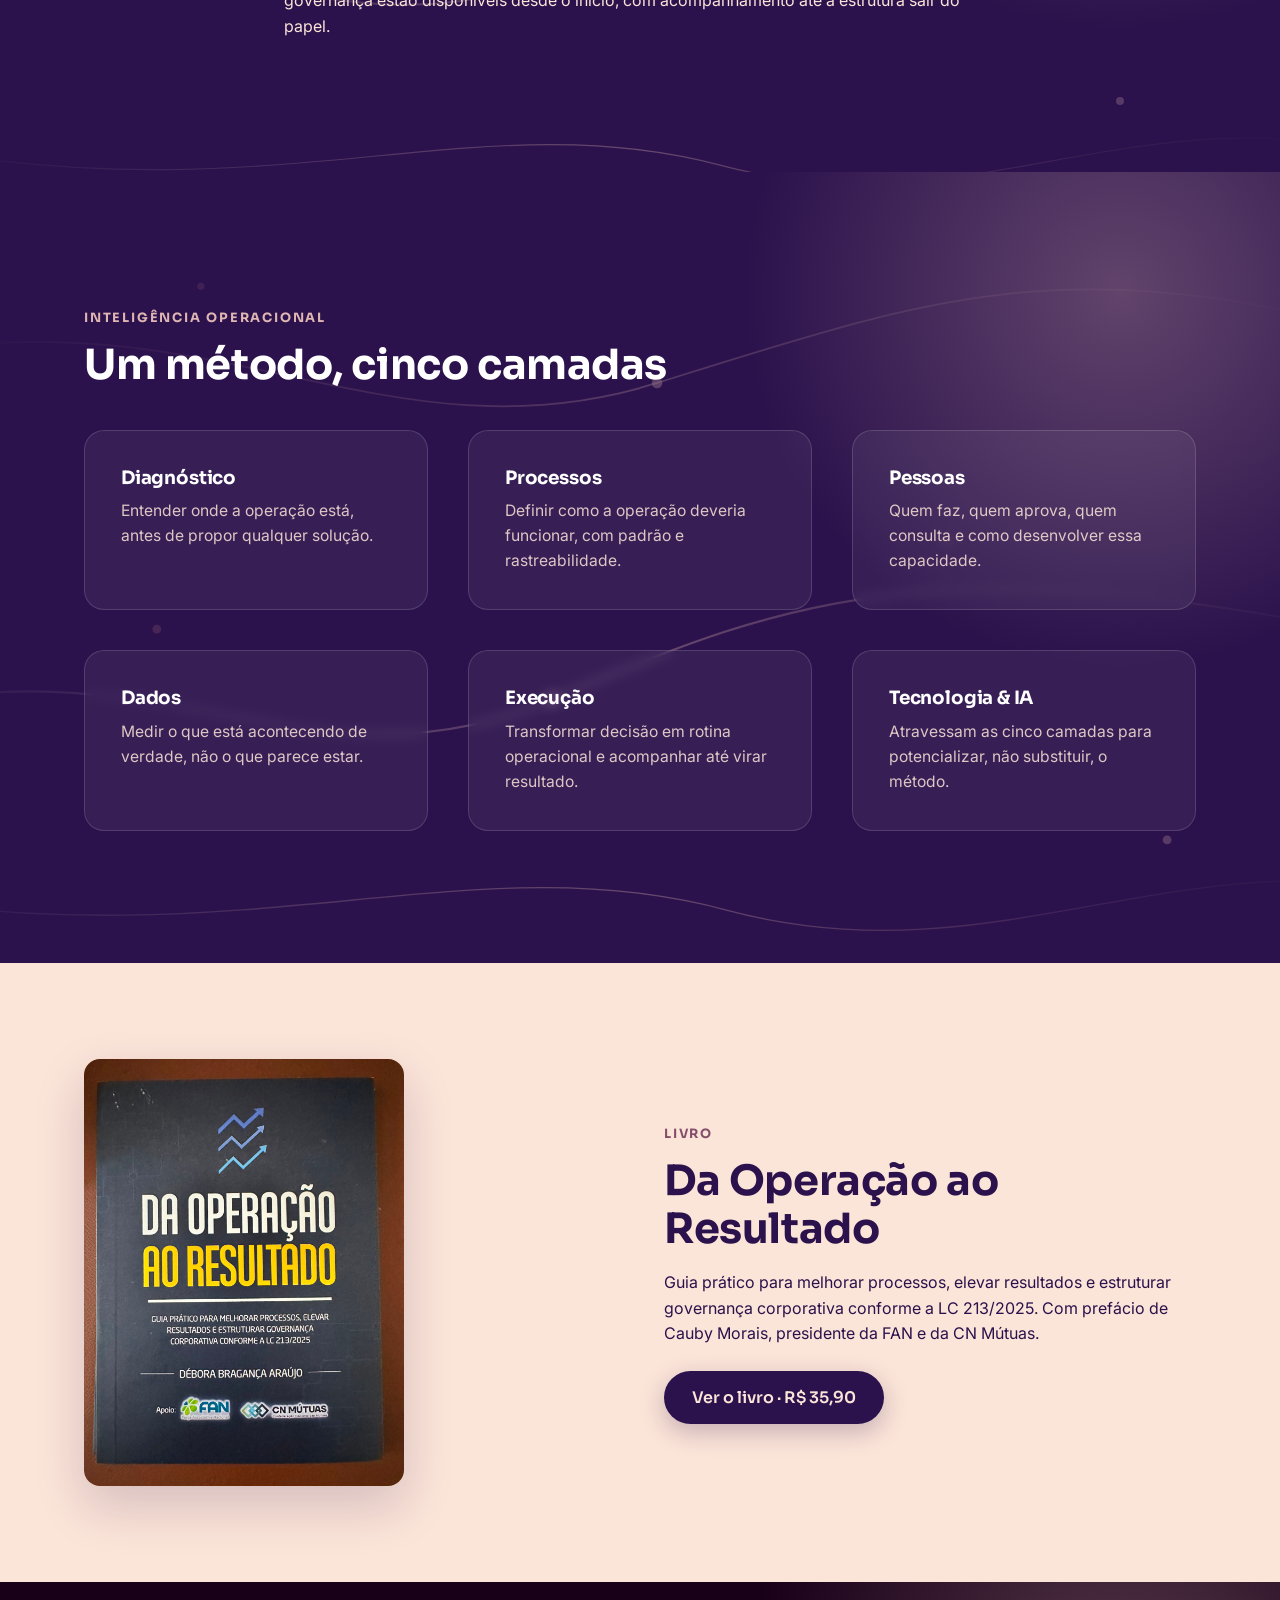
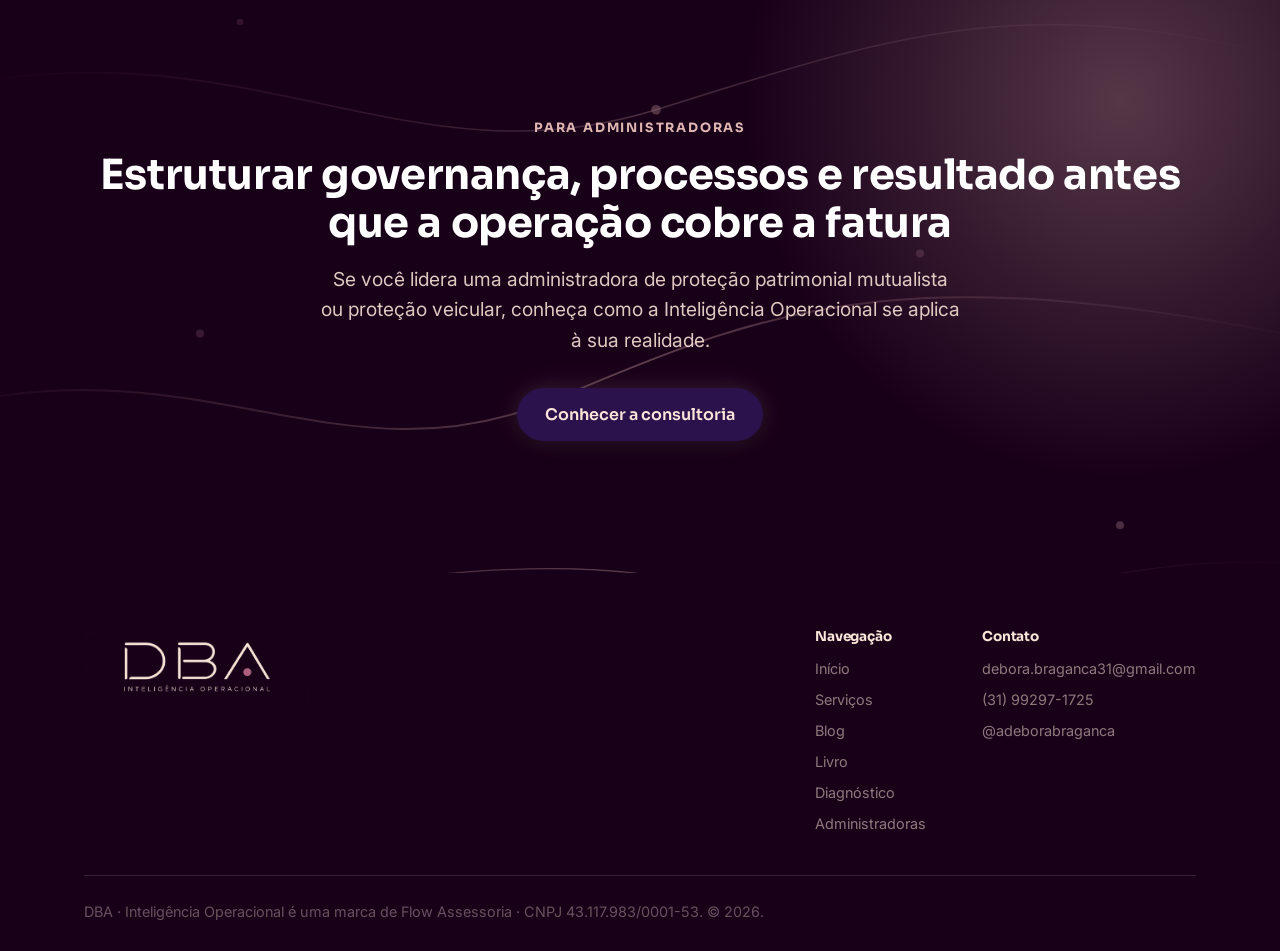
==== commit ef0c941c: "Atualizacao automatica do site - 17/08/2026 12:11:08,62" ====
--- a/index.html
+++ b/index.html
@@ -17,23 +17,27 @@
   <div class="container">
     <button class="nav-toggle" aria-label="Abrir menu"><span></span><span></span><span></span></button>
     <a href="index.html" class="logo"><img src="assets/img/logo-dark.png" alt="DBA Inteligência Operacional"></a>
-    <a href="administradoras.html" class="btn btn-primary header-cta">Sou administradora</a>
-  </div>
-  <nav class="site-nav">
-    <button class="nav-close" aria-label="Fechar menu">&times;</button>
-    <a href="index.html">Início</a>
-    <a href="servicos.html">Serviços</a>
-    <a href="blog.html">Blog</a>
-    <a href="livro.html">Livro</a>
-    <a href="diagnostico.html">Diagnóstico</a>
-    <a href="administradoras.html">Administradoras</a>
-    <div class="nav-contact">
-      <a href="https://wa.me/5531992971725" target="_blank" rel="noopener">WhatsApp (31) 99297-1725</a>
-      <a href="mailto:debora.braganca31@gmail.com">debora.braganca31@gmail.com</a>
-      <a href="https://instagram.com/adeborabraganca" target="_blank" rel="noopener">@adeborabraganca</a>
-    </div>
-  </nav>
+    <div class="header-ctas">
+      <a href="diagnostico.html" class="btn btn-primary header-cta pulse-glow">Diagnóstico</a>
+      <a href="administradoras.html" class="btn btn-outline header-cta">Sou administradora</a>
+    </div>
+  </div>
 </header>
+
+<nav class="site-nav">
+  <button class="nav-close" aria-label="Fechar menu">&times;</button>
+  <a href="index.html">Início</a>
+  <a href="servicos.html">Serviços</a>
+  <a href="blog.html">Blog</a>
+  <a href="livro.html">Livro</a>
+  <a href="diagnostico.html">Diagnóstico</a>
+  <a href="administradoras.html">Administradoras</a>
+  <div class="nav-contact">
+    <a href="https://wa.me/5531992971725" target="_blank" rel="noopener">WhatsApp (31) 99297-1725</a>
+    <a href="mailto:debora.braganca31@gmail.com">debora.braganca31@gmail.com</a>
+    <a href="https://instagram.com/adeborabraganca" target="_blank" rel="noopener">@adeborabraganca</a>
+  </div>
+</nav>
 
 <!-- HERO -->
 <section class="section-dark section-hero">
@@ -169,7 +173,6 @@
     <span class="eyebrow">Experiência no segmento</span>
     <h2 class="section-title">Anos de atuação em proteção veicular e mutualismo, serviço pronto para quem está virando administradora</h2>
     <p>Projetos conduzidos em associações desse mercado, do diagnóstico à governança. Administradora é uma figura nova, criada pela LC 213/2025, e a maior parte do mercado ainda está se estruturando. Para associações nesse momento, o diagnóstico, os processos e a governança estão disponíveis desde o início, com acompanhamento até a estrutura sair do papel.</p>
-    <div class="validar mt-24">[VALIDAR INFORMAÇÃO] Esta seção ainda não traz nomes, logomarcas ou números de associações atendidas porque isso não foi definido comigo. Está alinhado à decisão já registrada de deixar cases e evidências de fora por enquanto. Quando você definir quais clientes podem ser citados publicamente (e com qual autorização), eu substituo este texto por cases reais, com nome, logomarca e resultado.</div>
   </div>
 </section>
 
@@ -238,7 +241,7 @@
         </div>
       </div>
     </div>
-    <p style="opacity:0.5;">DBA · Inteligência Operacional é uma marca de Flow Assessoria. © 2026.</p>
+    <p style="opacity:0.5;">DBA · Inteligência Operacional é uma marca de Flow Assessoria · CNPJ 43.117.983/0001-53. © 2026.</p>
   </div>
 </footer>
 
--- a/assets/css/style.css
+++ b/assets/css/style.css
@@ -67,7 +67,8 @@
 .site-header .logo { justify-self: center; }
 .site-header .logo img { height: 52px; width: auto; }
 
-.header-cta { justify-self: end; padding: 12px 22px; font-size: 0.9rem; white-space: nowrap; }
+.header-ctas { justify-self: end; display: flex; align-items: center; gap: 10px; }
+.header-cta { padding: 12px 22px; font-size: 0.9rem; white-space: nowrap; }
 
 /* ===== Menu lateral (drawer) ===== */
 .nav-toggle {
@@ -211,6 +212,20 @@
   color: inherit;
 }
 
+/* Botão de destaque (CTA de diagnóstico no header): leve pulso + brilho pra chamar atenção
+   sem ser agressivo. Pausa no hover e some com prefers-reduced-motion. */
+@keyframes pulseGlow {
+  0%, 100% { box-shadow: 0 8px 24px rgba(43, 18, 76, 0.25), 0 0 0 rgba(223, 182, 178, 0); }
+  50% { box-shadow: 0 8px 24px rgba(43, 18, 76, 0.25), 0 0 20px rgba(223, 182, 178, 0.6); }
+}
+
+.pulse-glow { animation: pulseGlow 2.2s ease-in-out infinite; }
+.pulse-glow:hover { animation-play-state: paused; }
+
+@media (prefers-reduced-motion: reduce) {
+  .pulse-glow { animation: none; }
+}
+
 /* ===== Sections ===== */
 section { padding: 96px 0; position: relative; }
 
@@ -455,7 +470,7 @@
   margin-bottom: 24px;
 }
 
-.site-footer .logo img { height: 40px; margin-bottom: 12px; }
+.site-footer .logo img { height: 76px; margin-bottom: 12px; }
 .site-footer a:hover { color: var(--creme); }
 .footer-cols { display: flex; gap: 56px; flex-wrap: wrap; }
 .footer-col h4 { color: var(--creme); font-size: 0.85rem; margin-bottom: 12px; }
@@ -588,6 +603,8 @@
 .post-card.is-hidden { display: none; }
 
 /* ===== Responsive ===== */
+
+/* Tablet */
 @media (max-width: 860px) {
   .grid-2 { grid-template-columns: 1fr; }
   .grid-3 { grid-template-columns: 1fr; }
@@ -596,5 +613,37 @@
   .header-cta { padding: 10px 16px; font-size: 0.8rem; }
 
   section { padding: 64px 0; }
+  .section-dark, .section-purple { padding: 80px 0; }
   .footer-top { flex-direction: column; }
-}
+  .footer-cols { gap: 40px; }
+}
+
+/* Celular */
+@media (max-width: 640px) {
+  .container { padding: 0 18px; }
+
+  .site-header .container {
+    display: flex;
+    flex-wrap: wrap;
+    justify-content: space-between;
+    align-items: center;
+    row-gap: 12px;
+    padding-top: 12px;
+    padding-bottom: 12px;
+  }
+  .nav-toggle { order: 1; justify-self: auto; }
+  .site-header .logo { order: 2; justify-self: auto; }
+  .site-header .logo img { height: 40px; }
+  .header-ctas { order: 3; flex-basis: 100%; justify-content: center; justify-self: auto; }
+  .header-cta { padding: 9px 16px; font-size: 0.76rem; }
+
+  h1.hero-title { font-size: clamp(1.6rem, 7vw, 2.1rem); }
+  h2.section-title { font-size: clamp(1.5rem, 6vw, 1.9rem); }
+  .lead { font-size: 1.05rem; }
+
+  .card { padding: 24px; }
+  .section-dark .grid-3 .card, .section-purple .grid-3 .card { padding: 24px; }
+
+  .site-footer .logo img { height: 56px; }
+  .footer-cols { flex-direction: column; gap: 24px; }
+}
